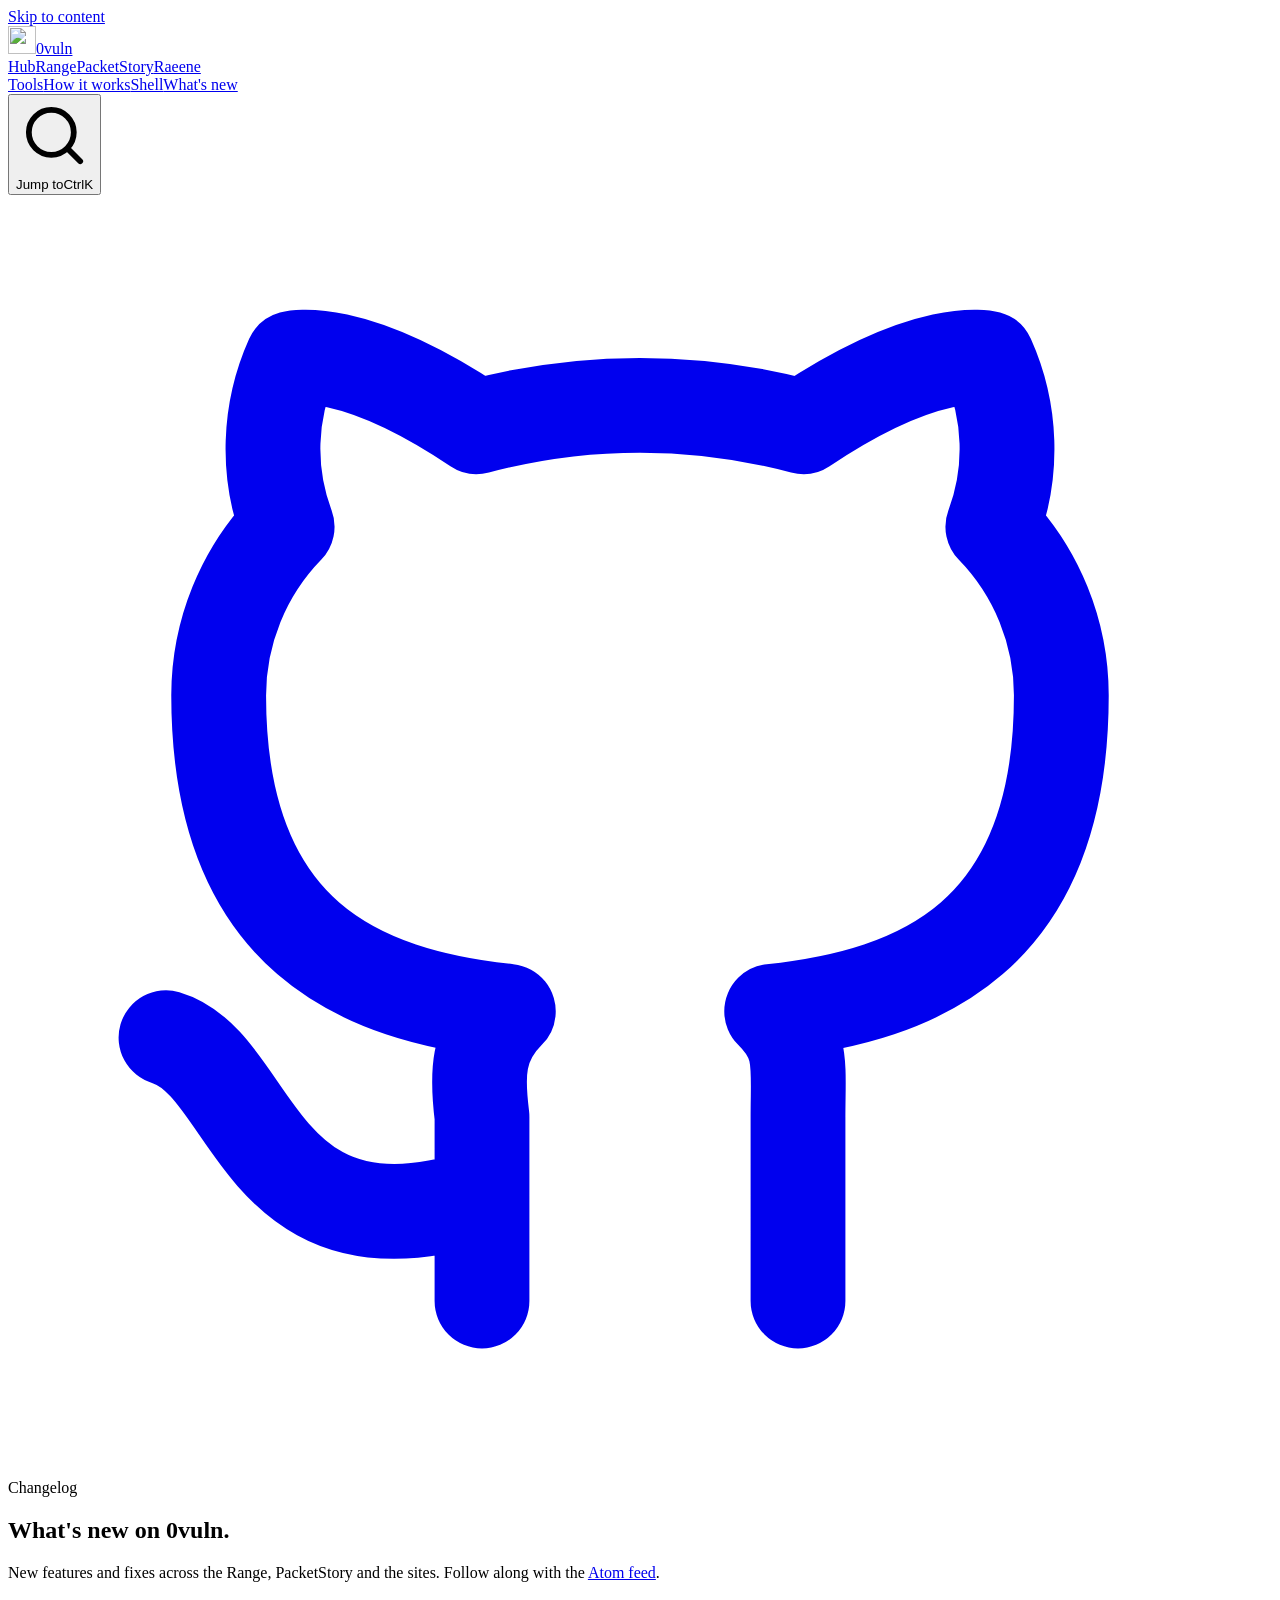
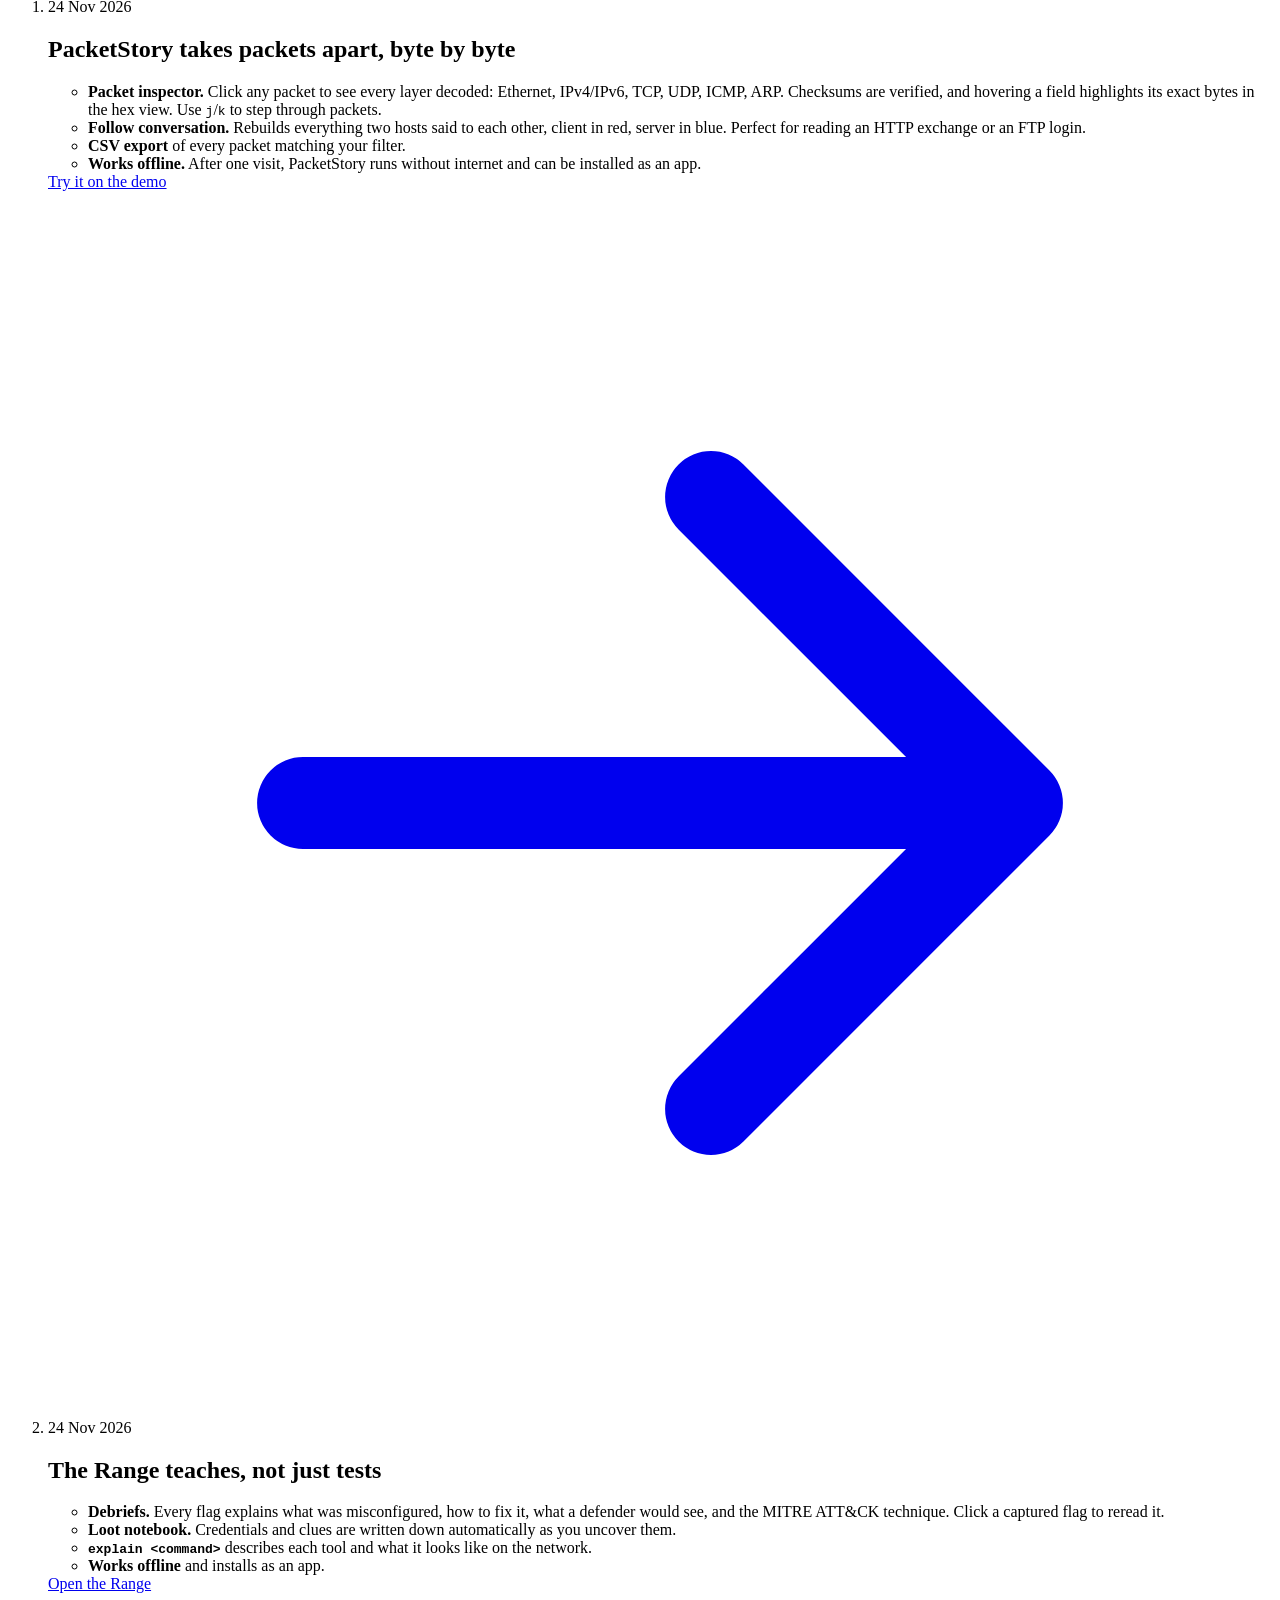
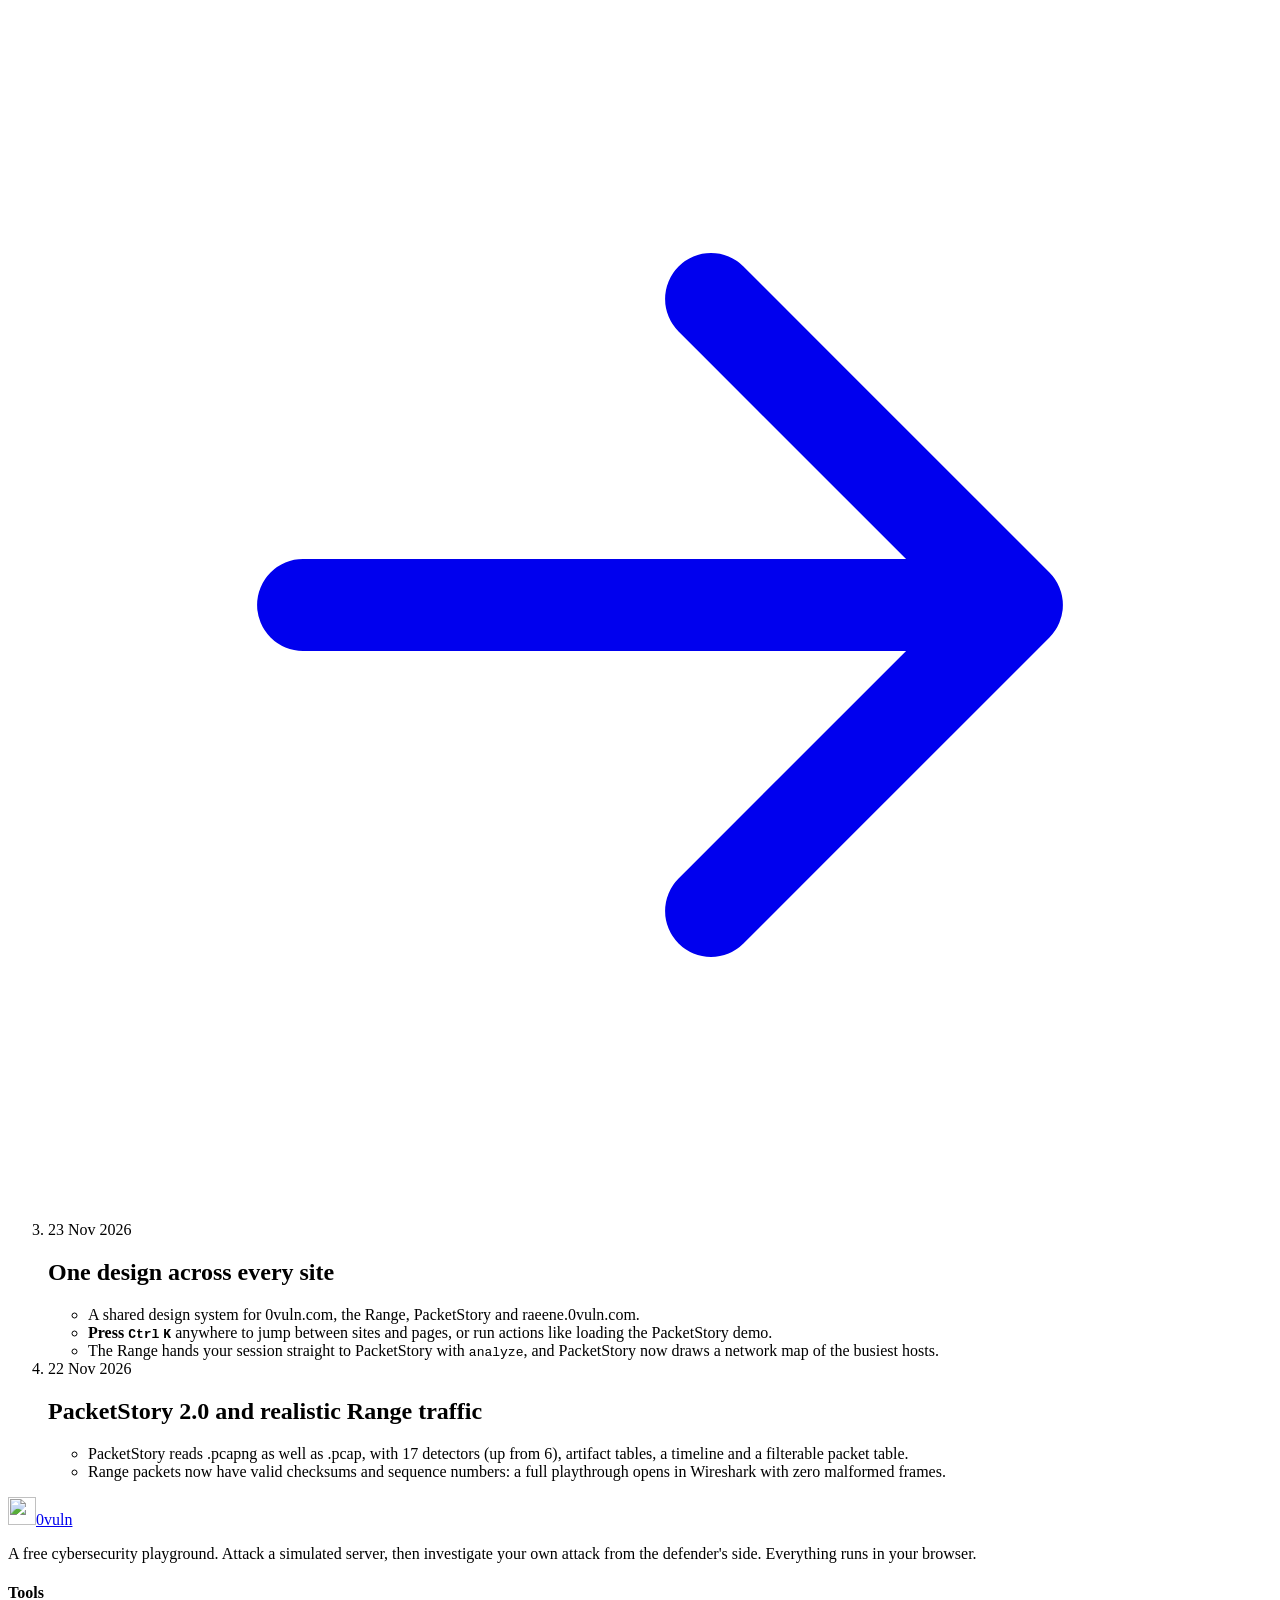
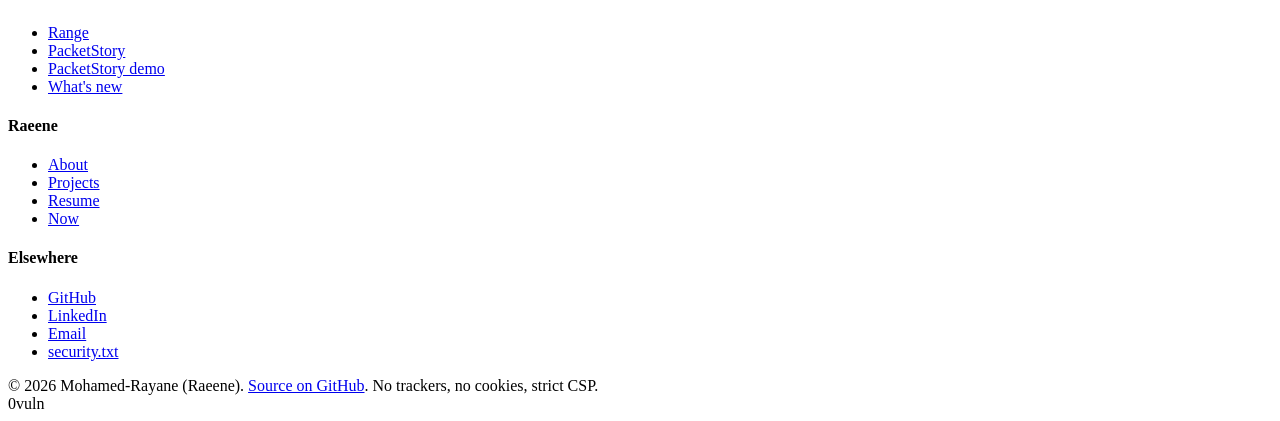
==== public/changelog/index.html @ 6adb0ec2 "What's new page and feed, security.txt on every subdomain - Hub: /changelog/ and an Atom feed (/feed" ====
<!doctype html>
<html lang="en" class="no-js">
<head>
<meta charset="utf-8">
<meta name="viewport" content="width=device-width,initial-scale=1">
<title>What's new | 0vuln</title>
<meta name="description" content="Everything that changed on 0vuln: new features in the Range and PacketStory, and site updates.">
<link rel="canonical" href="https://0vuln.com/changelog/">
<meta property="og:type" content="website">
<meta property="og:site_name" content="0vuln">
<meta property="og:url" content="https://0vuln.com/changelog/">
<meta property="og:title" content="What's new | 0vuln">
<meta property="og:description" content="Everything that changed on 0vuln: new features in the Range and PacketStory, and site updates.">
<meta property="og:image" content="https://0vuln.com/og.png">
<meta name="twitter:card" content="summary_large_image">
<meta name="theme-color" content="#06070b">
<link rel="icon" href="/favicon.svg" type="image/svg+xml">
<link rel="apple-touch-icon" href="/icon-192.png">
<link rel="alternate" type="application/atom+xml" title="0vuln: what's new" href="https://0vuln.com/feed.xml">
<link rel="preload" href="/fonts/inter.woff2" as="font" type="font/woff2" crossorigin>
<link rel="preload" href="/fonts/space-grotesk.woff2" as="font" type="font/woff2" crossorigin>
<link rel="stylesheet" href="/ds.css"><link rel="stylesheet" href="/hub.css">
<script src="/ds.js" defer></script>
</head>
<body data-site="hub">
<a class="skip" href="#main">Skip to content</a>
<div class="bg-fx" aria-hidden="true"><i></i><i></i><i></i></div>
<header class="nav" id="top">
  <div class="wrap">
    <a class="logo" href="https://0vuln.com/" aria-label="0vuln home"><img src="/favicon.svg" alt="" width="28" height="28"><span>0vuln</span></a>
    <nav class="sites" aria-label="0vuln sites"><a class="s-hub" href="https://0vuln.com/" aria-current="page">Hub</a><a class="s-range" href="https://range.0vuln.com/">Range</a><a class="s-pcap" href="https://pcap.0vuln.com/">PacketStory</a><a class="s-raeene" href="https://raeene.0vuln.com/">Raeene</a></nav>
    <span class="sp"></span>
    <nav class="subnav" aria-label="On this site"><a href="/#tools">Tools</a><a href="/#loop">How it works</a><a href="/#shell">Shell</a><a href="/changelog/" aria-current="page">What's new</a></nav>
    <button class="k-btn" type="button" data-cmdk aria-label="Open command menu"><svg viewBox="0 0 24 24" fill="none" stroke="currentColor" stroke-width="1.8" stroke-linecap="round" stroke-linejoin="round" aria-hidden="true"><circle cx="11" cy="11" r="7"/><path d="m20 20-3.5-3.5"/></svg><span class="k-label">Jump to</span><span class="kbd k-mod">Ctrl</span><span class="kbd">K</span></button>
    <a class="icon-btn gh" href="https://github.com/Raeene/0vuln-site" aria-label="Source code on GitHub"><svg viewBox="0 0 24 24" fill="none" stroke="currentColor" stroke-width="1.8" stroke-linecap="round" stroke-linejoin="round" aria-hidden="true"><path d="M9 19c-4.3 1.4-4.3-2.5-6-3m12 5v-3.5c0-1 .1-1.4-.5-2 2.8-.3 5.5-1.4 5.5-6a4.6 4.6 0 0 0-1.3-3.2 4.2 4.2 0 0 0-.1-3.2s-1.1-.3-3.5 1.3a12 12 0 0 0-6.2 0C6.5 2.8 5.4 3.1 5.4 3.1a4.2 4.2 0 0 0-.1 3.2A4.6 4.6 0 0 0 4 9.5c0 4.6 2.7 5.7 5.5 6-.6.6-.6 1.2-.5 2V21"/></svg></a>
  </div>
</header>
<main id="main">
  <section class="page-hero-hub">
    <div class="wrap">
      <p class="eyebrow rise">Changelog</p>
      <h1 class="h-1 rise d1">What's new on 0vuln.</h1>
      <p class="lead rise d2">New features and fixes across the Range, PacketStory and the sites. Follow along with the <a class="link" href="/feed.xml">Atom feed</a>.</p>
    </div>
  </section>

  <section class="section tight">
    <div class="wrap">
      <ol class="log">
        <li class="reveal">
          <div class="log-when"><time datetime="2026-11-24">24 Nov 2026</time></div>
          <div class="log-body">
            <h2 class="h-3">PacketStory takes packets apart, byte by byte</h2>
            <ul>
              <li><b>Packet inspector.</b> Click any packet to see every layer decoded: Ethernet, IPv4/IPv6, TCP, UDP, ICMP, ARP. Checksums are verified, and hovering a field highlights its exact bytes in the hex view. Use <kbd>j</kbd>/<kbd>k</kbd> to step through packets.</li>
              <li><b>Follow conversation.</b> Rebuilds everything two hosts said to each other, client in red, server in blue. Perfect for reading an HTTP exchange or an FTP login.</li>
              <li><b>CSV export</b> of every packet matching your filter.</li>
              <li><b>Works offline.</b> After one visit, PacketStory runs without internet and can be installed as an app.</li>
            </ul>
            <a class="more" href="https://pcap.0vuln.com/#demo">Try it on the demo <svg viewBox="0 0 24 24" fill="none" stroke="currentColor" stroke-width="1.8" stroke-linecap="round" stroke-linejoin="round" aria-hidden="true"><path d="M5 12h14M13 6l6 6-6 6"/></svg></a>
          </div>
        </li>
        <li class="reveal">
          <div class="log-when"><time datetime="2026-11-24">24 Nov 2026</time></div>
          <div class="log-body">
            <h2 class="h-3">The Range teaches, not just tests</h2>
            <ul>
              <li><b>Debriefs.</b> Every flag explains what was misconfigured, how to fix it, what a defender would see, and the MITRE ATT&amp;CK technique. Click a captured flag to reread it.</li>
              <li><b>Loot notebook.</b> Credentials and clues are written down automatically as you uncover them.</li>
              <li><b><code>explain &lt;command&gt;</code></b> describes each tool and what it looks like on the network.</li>
              <li><b>Works offline</b> and installs as an app.</li>
            </ul>
            <a class="more" href="https://range.0vuln.com/">Open the Range <svg viewBox="0 0 24 24" fill="none" stroke="currentColor" stroke-width="1.8" stroke-linecap="round" stroke-linejoin="round" aria-hidden="true"><path d="M5 12h14M13 6l6 6-6 6"/></svg></a>
          </div>
        </li>
        <li class="reveal">
          <div class="log-when"><time datetime="2026-11-23">23 Nov 2026</time></div>
          <div class="log-body">
            <h2 class="h-3">One design across every site</h2>
            <ul>
              <li>A shared design system for 0vuln.com, the Range, PacketStory and raeene.0vuln.com.</li>
              <li><b>Press <kbd>Ctrl</kbd> <kbd>K</kbd></b> anywhere to jump between sites and pages, or run actions like loading the PacketStory demo.</li>
              <li>The Range hands your session straight to PacketStory with <code>analyze</code>, and PacketStory now draws a network map of the busiest hosts.</li>
            </ul>
          </div>
        </li>
        <li class="reveal">
          <div class="log-when"><time datetime="2026-11-22">22 Nov 2026</time></div>
          <div class="log-body">
            <h2 class="h-3">PacketStory 2.0 and realistic Range traffic</h2>
            <ul>
              <li>PacketStory reads .pcapng as well as .pcap, with 17 detectors (up from 6), artifact tables, a timeline and a filterable packet table.</li>
              <li>Range packets now have valid checksums and sequence numbers: a full playthrough opens in Wireshark with zero malformed frames.</li>
            </ul>
          </div>
        </li>
      </ol>
    </div>
  </section>
</main>
<footer class="foot">
  <div class="wrap">
    <div class="foot-grid">
      <div>
        <a class="logo" href="https://0vuln.com/"><img src="/favicon.svg" alt="" width="28" height="28"><span>0vuln</span></a>
        <p class="blurb">A free cybersecurity playground. Attack a simulated server, then investigate your own attack from the defender's side. Everything runs in your browser.</p>
      </div>
      <div><h4>Tools</h4><ul><li><a href="https://range.0vuln.com/">Range</a></li><li><a href="https://pcap.0vuln.com/">PacketStory</a></li><li><a href="https://pcap.0vuln.com/#demo">PacketStory demo</a></li><li><a href="https://0vuln.com/changelog/">What's new</a></li></ul></div>
      <div><h4>Raeene</h4><ul><li><a href="https://raeene.0vuln.com/about/">About</a></li><li><a href="https://raeene.0vuln.com/projects/">Projects</a></li><li><a href="https://raeene.0vuln.com/resume/">Resume</a></li><li><a href="https://raeene.0vuln.com/now/">Now</a></li></ul></div>
      <div><h4>Elsewhere</h4><ul><li><a href="https://github.com/Raeene">GitHub</a></li><li><a href="https://www.linkedin.com/in/ray-safi-938491195/">LinkedIn</a></li><li><a href="mailto:raaene@protonmail.com">Email</a></li><li><a href="https://0vuln.com/.well-known/security.txt">security.txt</a></li></ul></div>
    </div>
    <div class="foot-bot">
      <span>&copy; <span data-year>2026</span> Mohamed-Rayane (Raeene). <a class="link" href="https://github.com/Raeene/0vuln-site">Source on GitHub</a>.</span>
      <span class="status"><span class="dot"></span>No trackers, no cookies, strict CSP.</span>
    </div>
    <div class="foot-word" aria-hidden="true">0vuln</div>
  </div>
</footer>
</body>
</html>
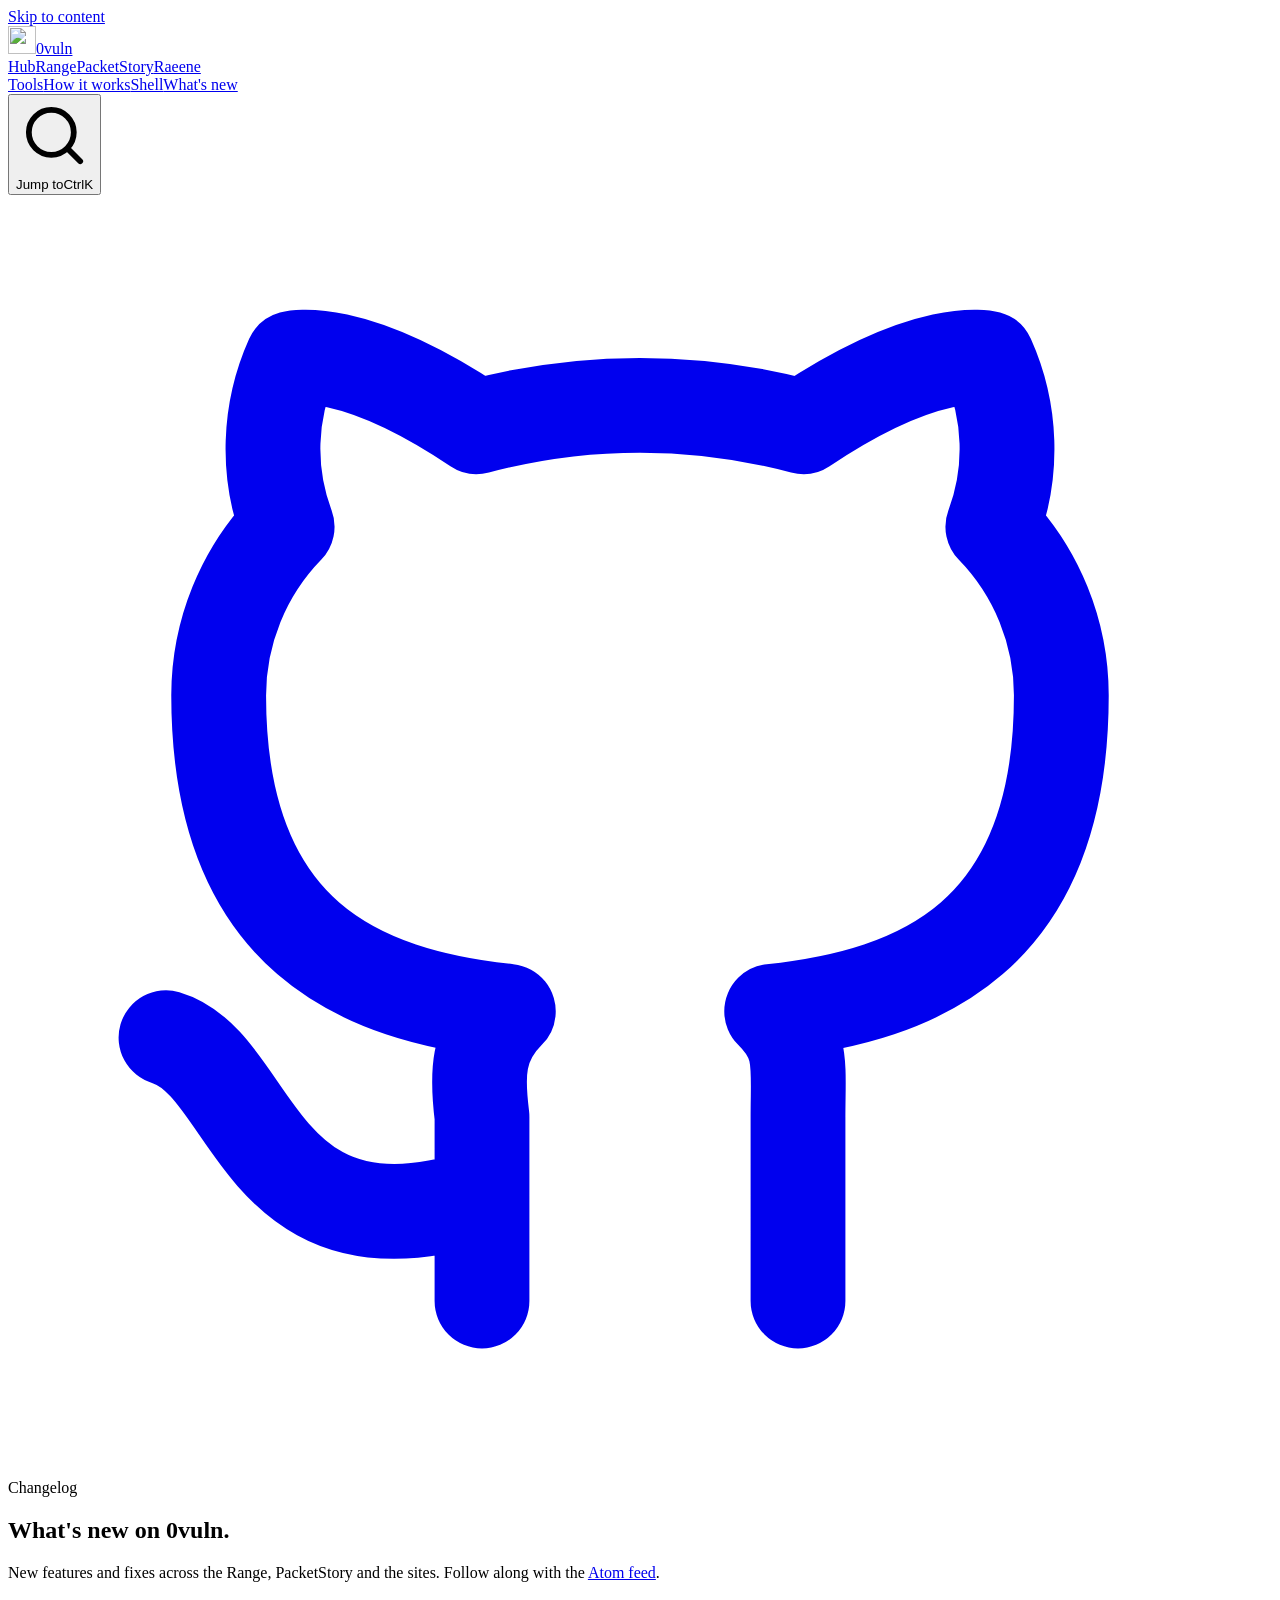
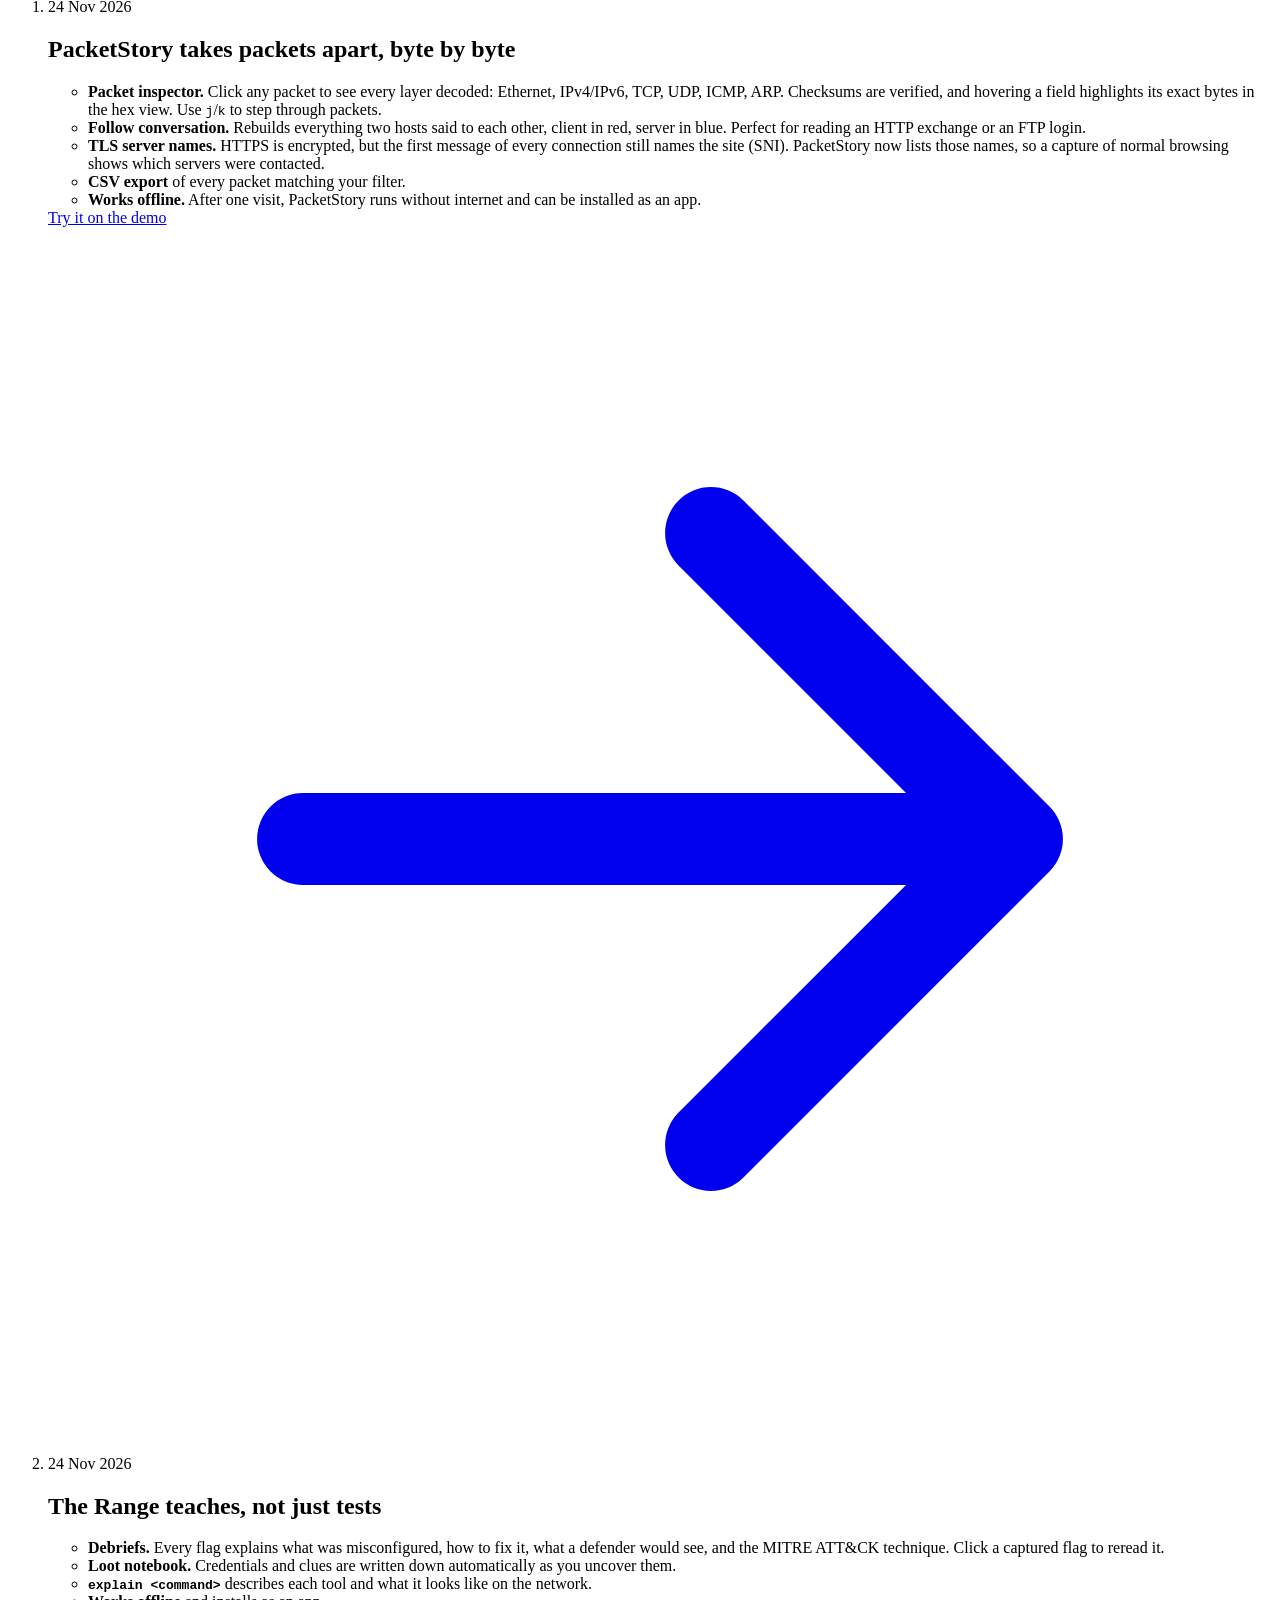
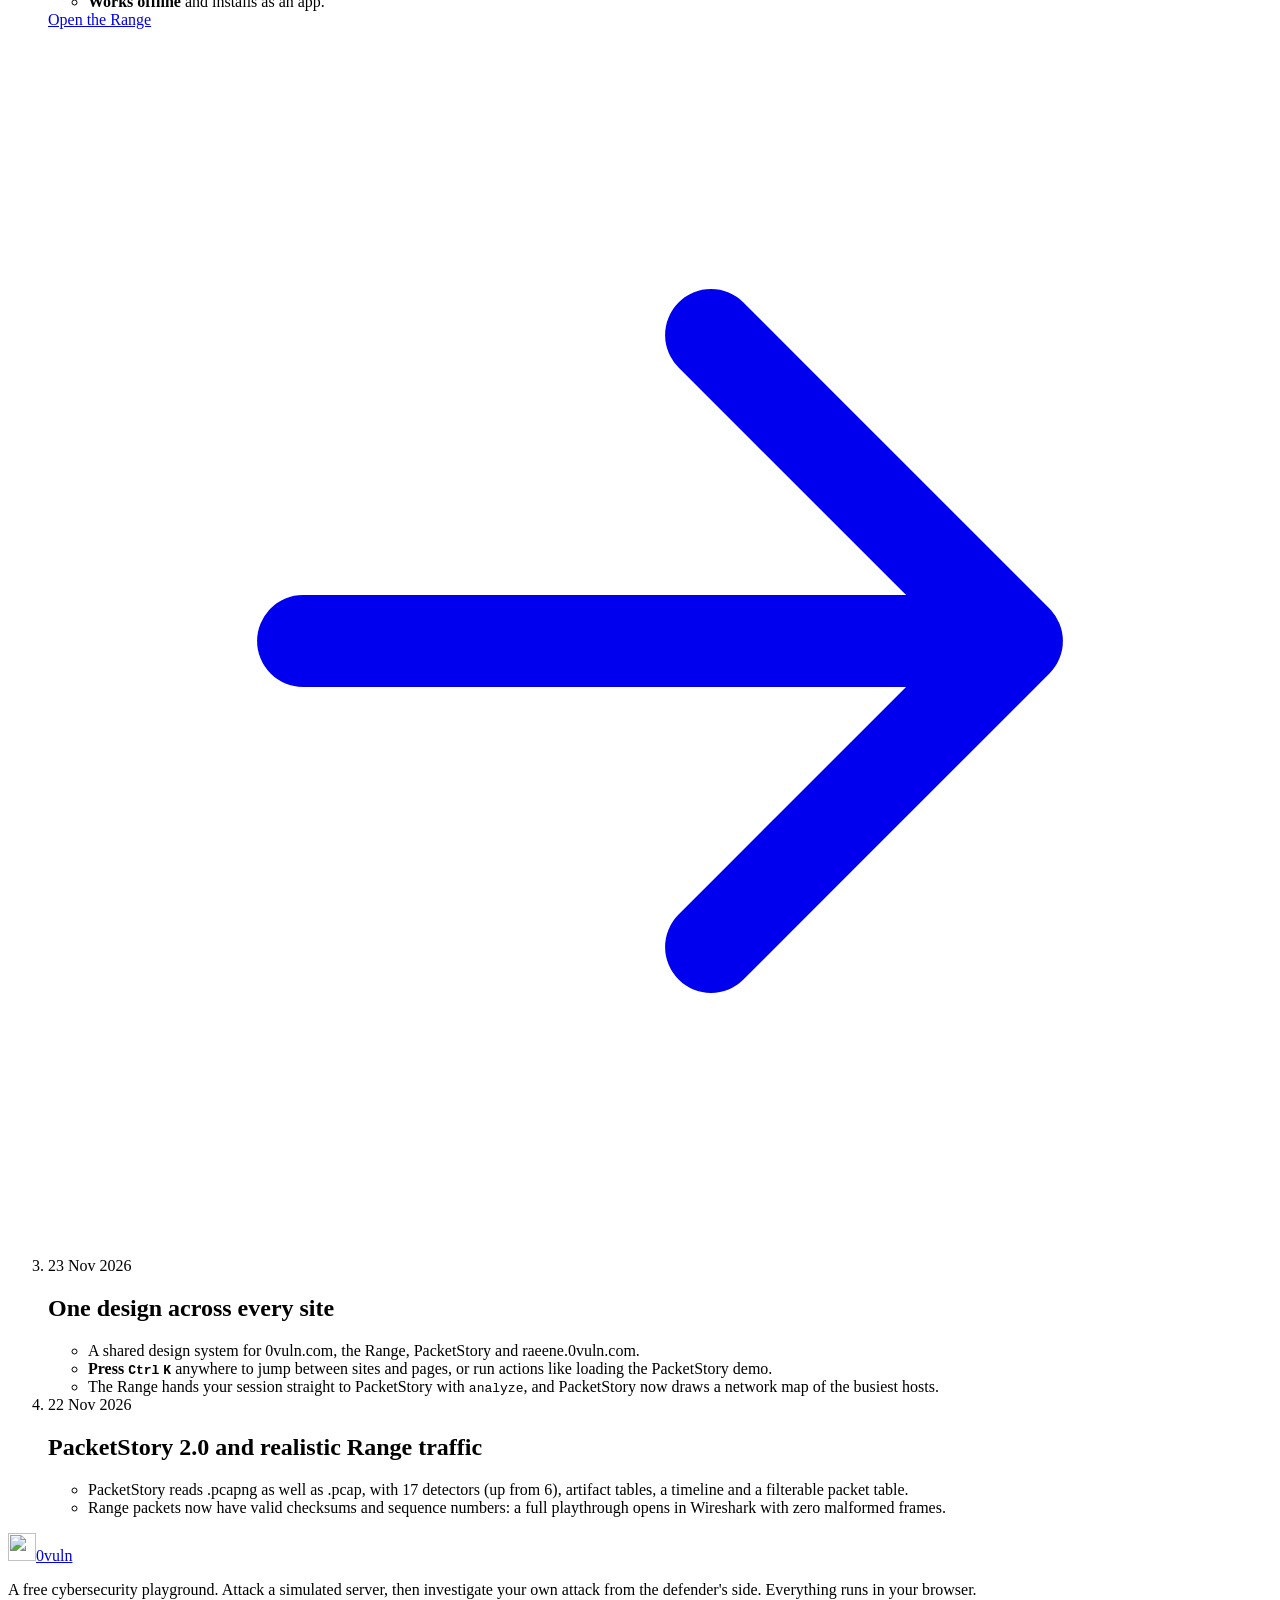
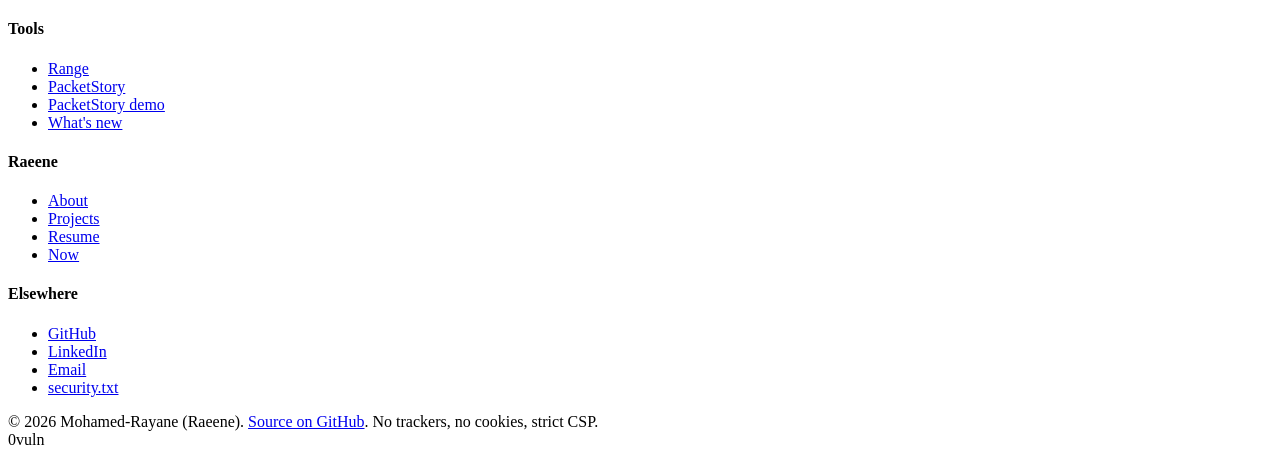
==== commit 3c2a9910: "Changelog: TLS server names in PacketStory Co-Authored-By: Claude Opus 5.5 <noreply@anthropic.com>" ====
--- a/public/changelog/index.html
+++ b/public/changelog/index.html
@@ -54,6 +54,7 @@
             <ul>
               <li><b>Packet inspector.</b> Click any packet to see every layer decoded: Ethernet, IPv4/IPv6, TCP, UDP, ICMP, ARP. Checksums are verified, and hovering a field highlights its exact bytes in the hex view. Use <kbd>j</kbd>/<kbd>k</kbd> to step through packets.</li>
               <li><b>Follow conversation.</b> Rebuilds everything two hosts said to each other, client in red, server in blue. Perfect for reading an HTTP exchange or an FTP login.</li>
+              <li><b>TLS server names.</b> HTTPS is encrypted, but the first message of every connection still names the site (SNI). PacketStory now lists those names, so a capture of normal browsing shows which servers were contacted.</li>
               <li><b>CSV export</b> of every packet matching your filter.</li>
               <li><b>Works offline.</b> After one visit, PacketStory runs without internet and can be installed as an app.</li>
             </ul>
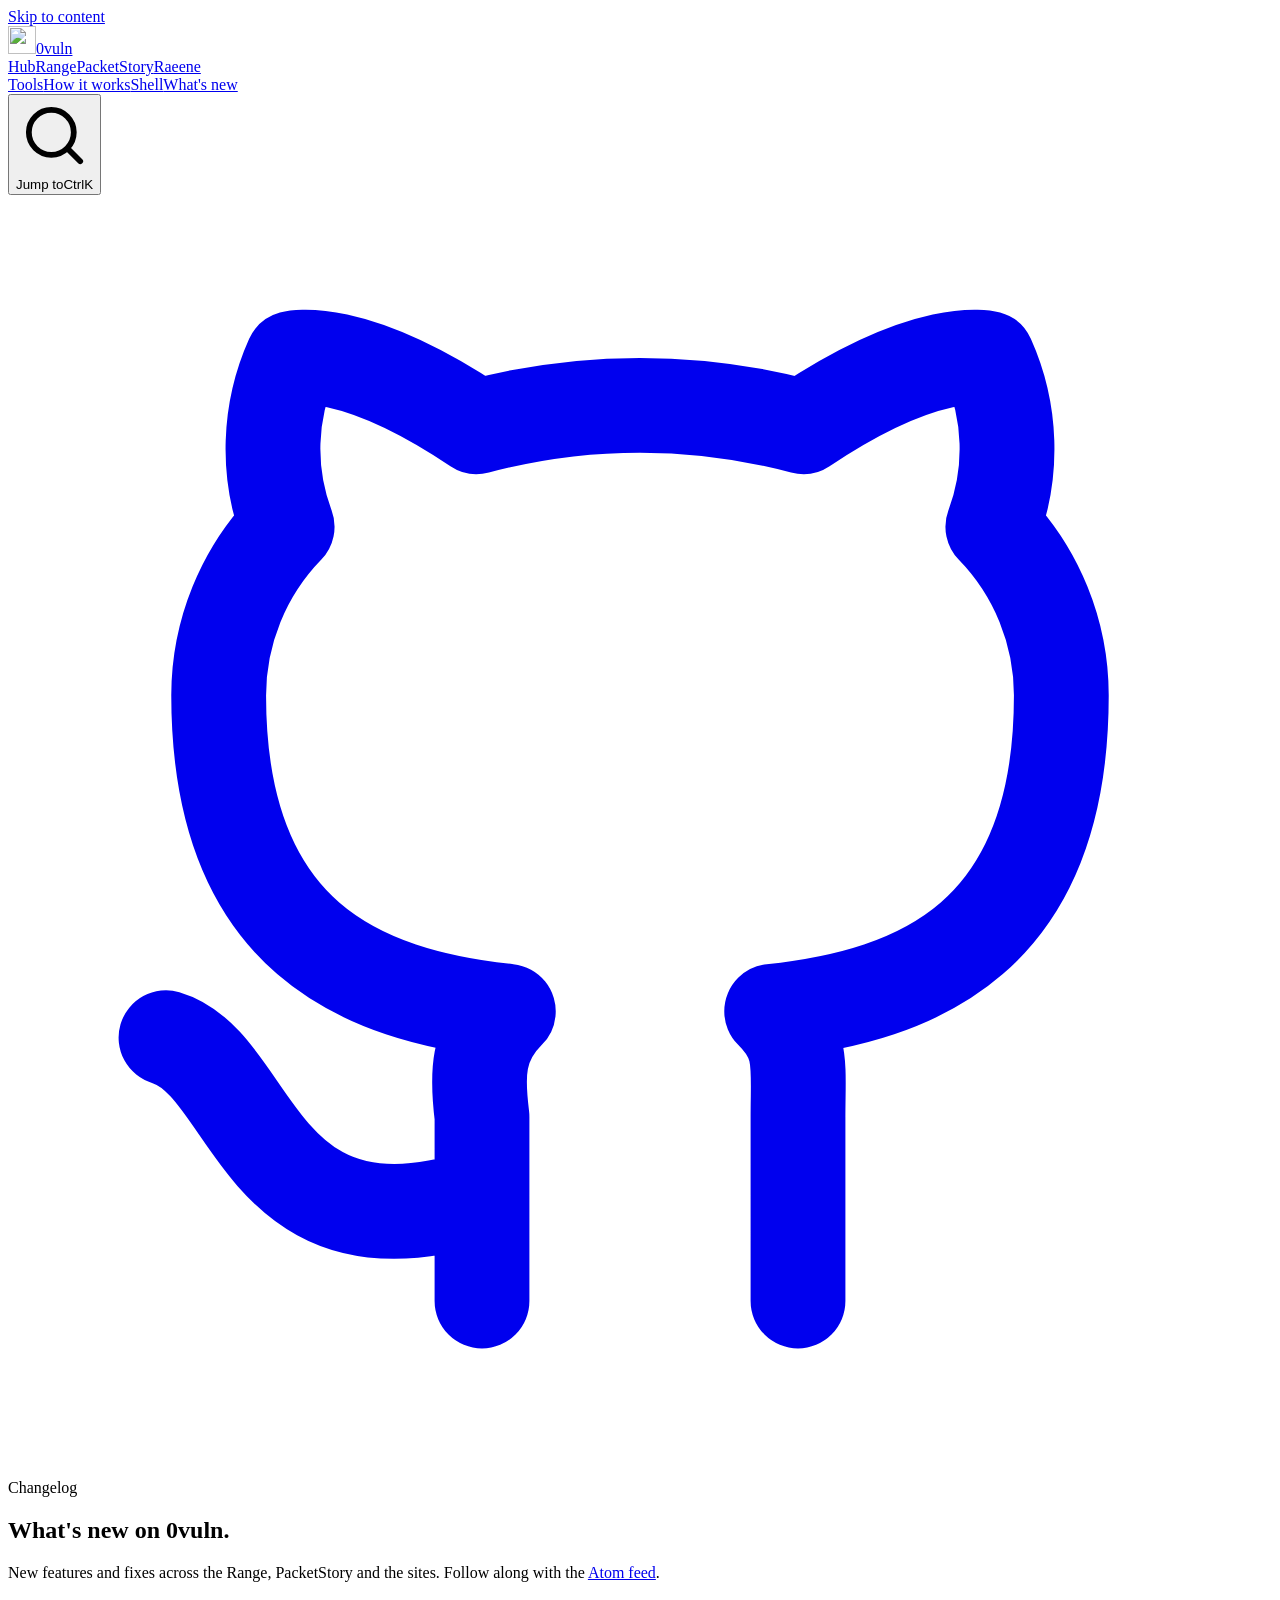
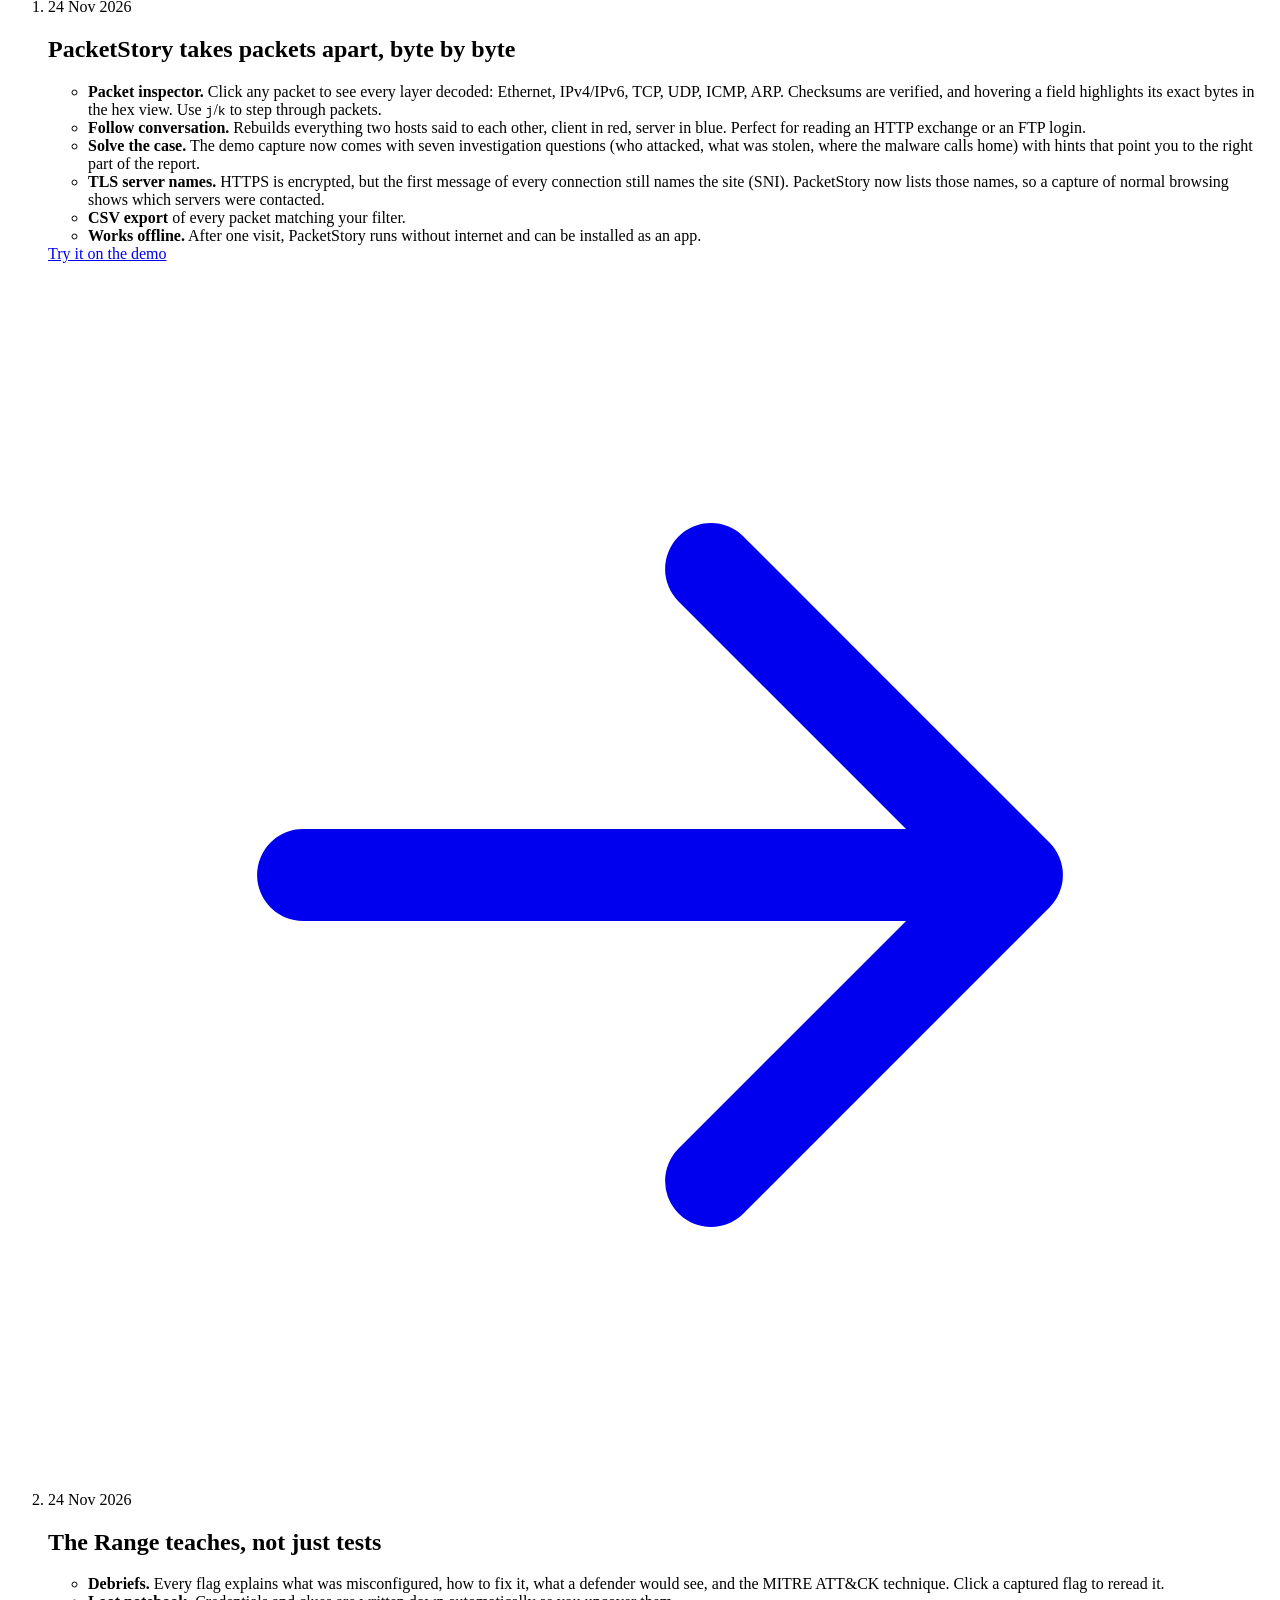
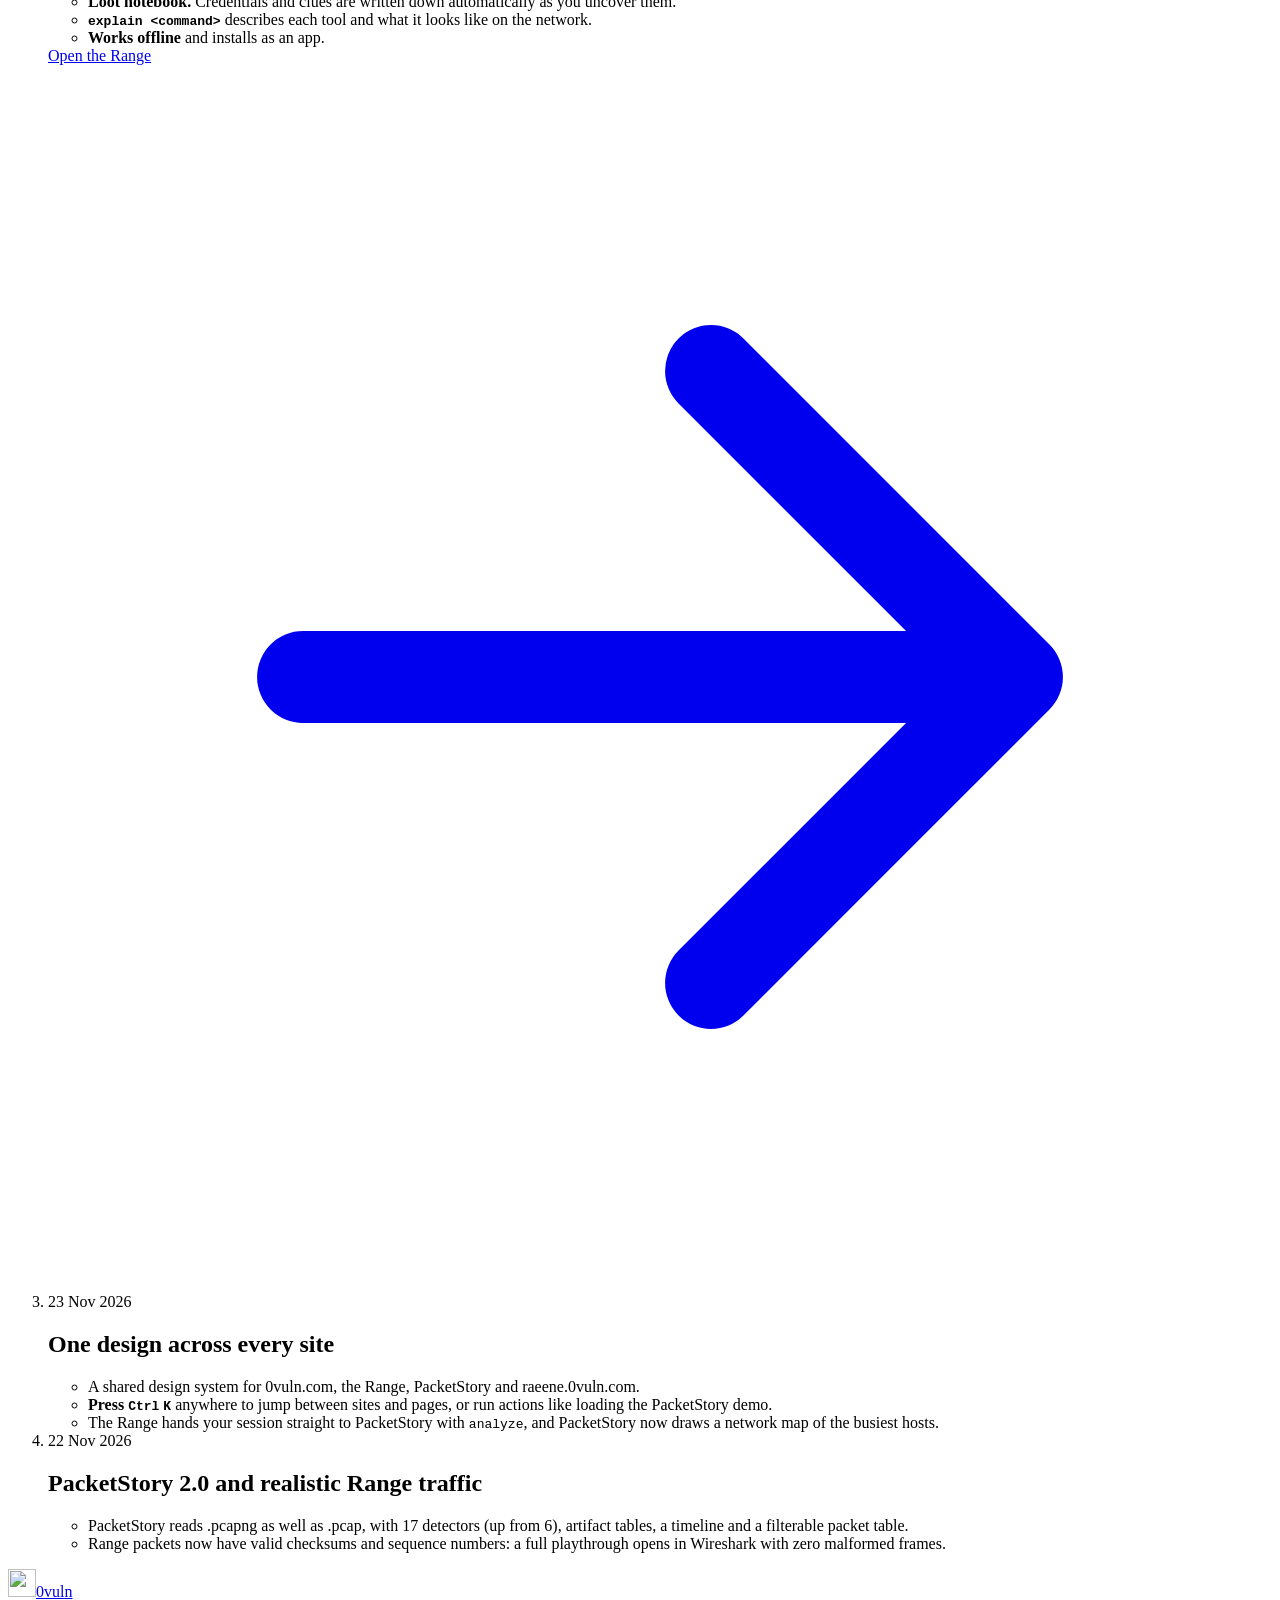
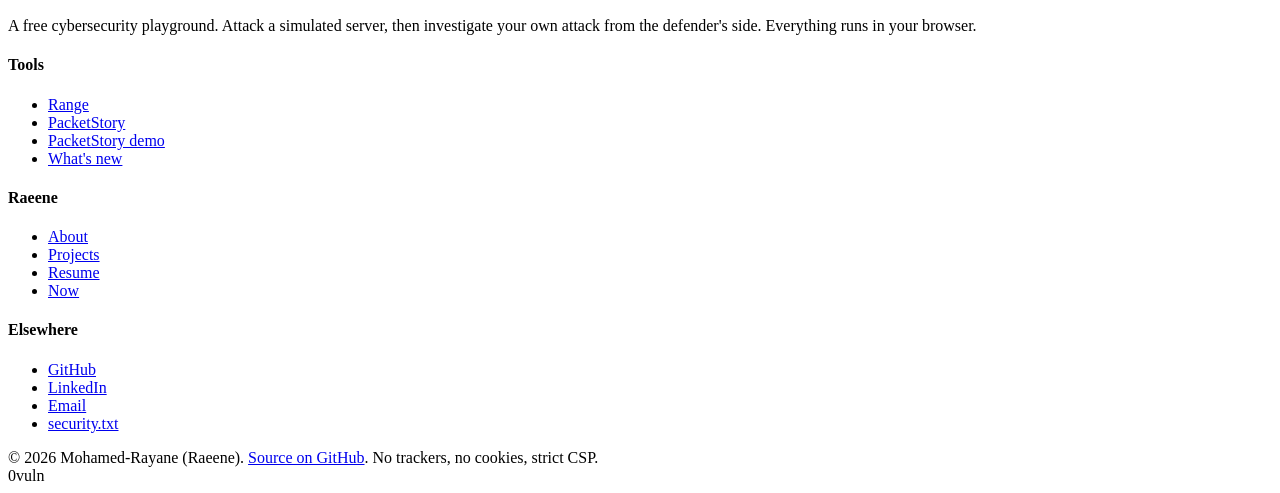
==== commit e50cb27b: "Changelog: solve the case Co-Authored-By: Claude Opus 5.5 <noreply@anthropic.com>" ====
--- a/public/changelog/index.html
+++ b/public/changelog/index.html
@@ -54,6 +54,7 @@
             <ul>
               <li><b>Packet inspector.</b> Click any packet to see every layer decoded: Ethernet, IPv4/IPv6, TCP, UDP, ICMP, ARP. Checksums are verified, and hovering a field highlights its exact bytes in the hex view. Use <kbd>j</kbd>/<kbd>k</kbd> to step through packets.</li>
               <li><b>Follow conversation.</b> Rebuilds everything two hosts said to each other, client in red, server in blue. Perfect for reading an HTTP exchange or an FTP login.</li>
+              <li><b>Solve the case.</b> The demo capture now comes with seven investigation questions (who attacked, what was stolen, where the malware calls home) with hints that point you to the right part of the report.</li>
               <li><b>TLS server names.</b> HTTPS is encrypted, but the first message of every connection still names the site (SNI). PacketStory now lists those names, so a capture of normal browsing shows which servers were contacted.</li>
               <li><b>CSV export</b> of every packet matching your filter.</li>
               <li><b>Works offline.</b> After one visit, PacketStory runs without internet and can be installed as an app.</li>
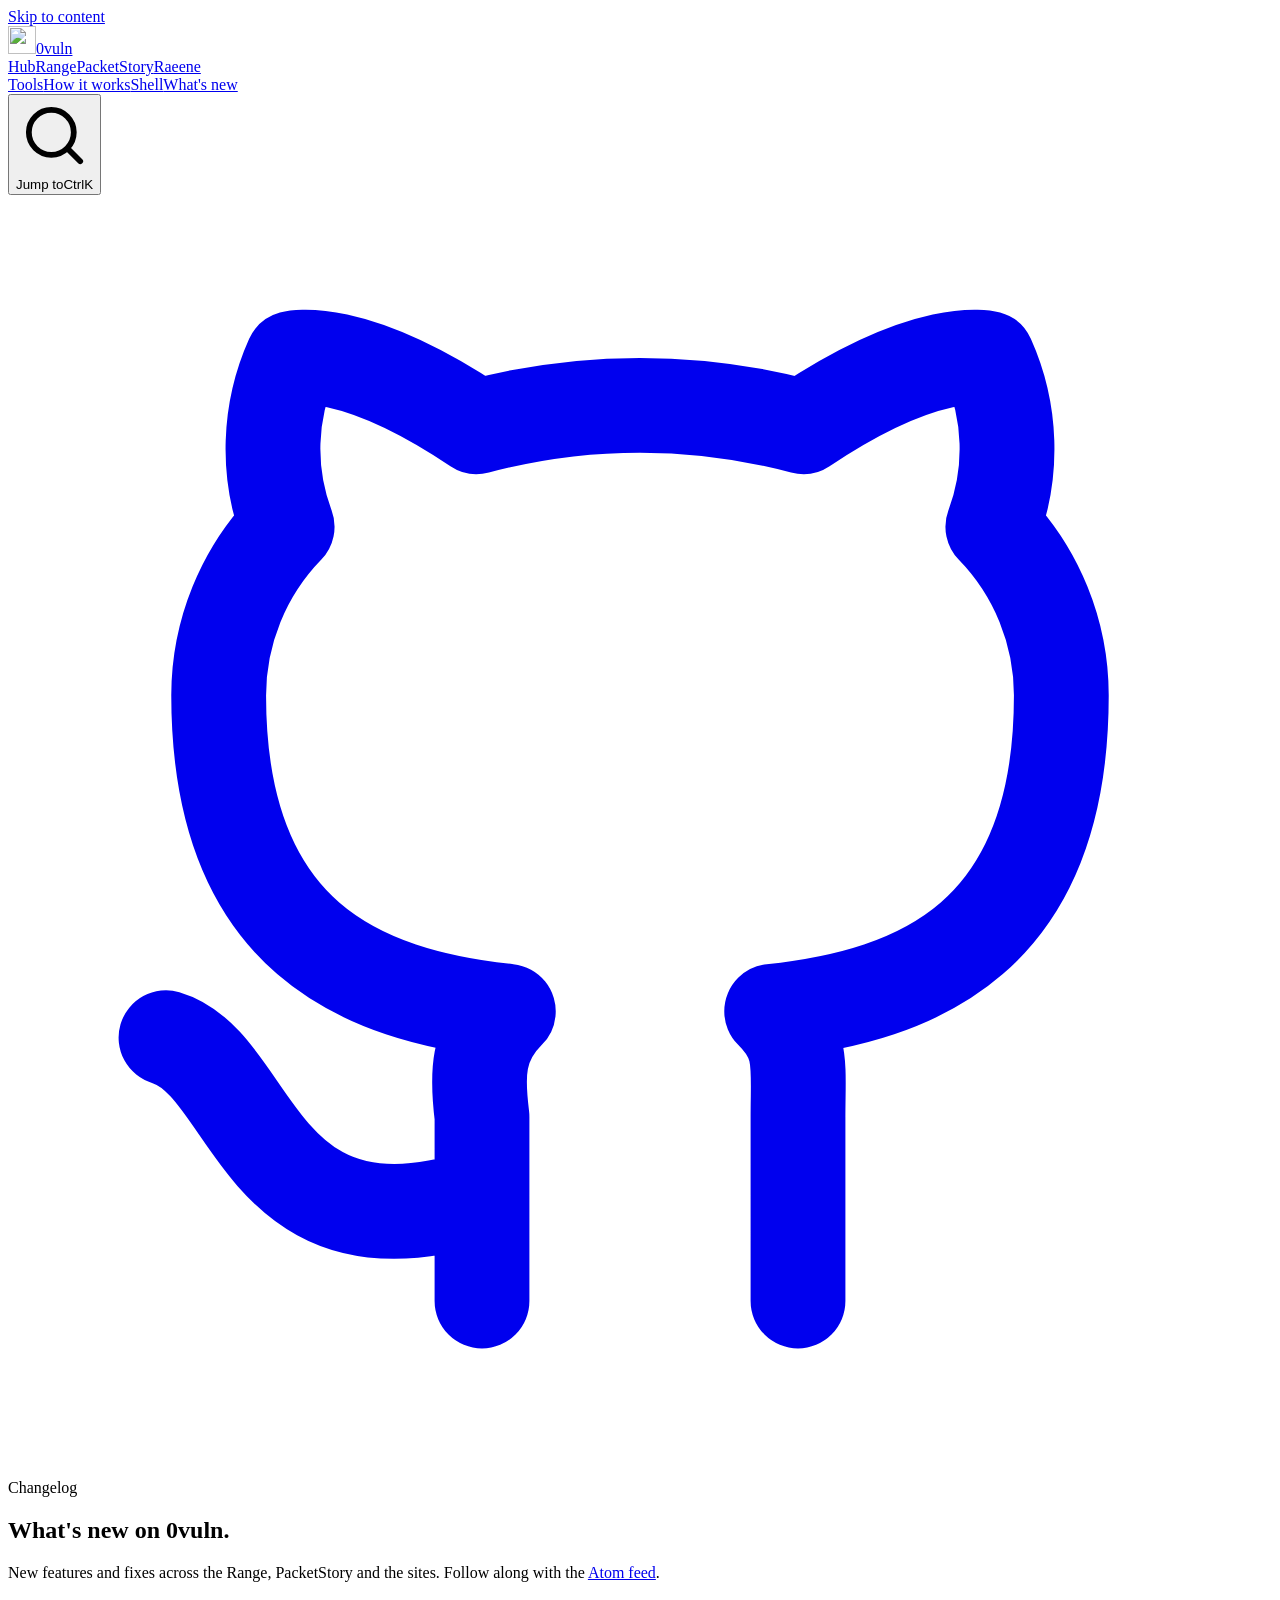
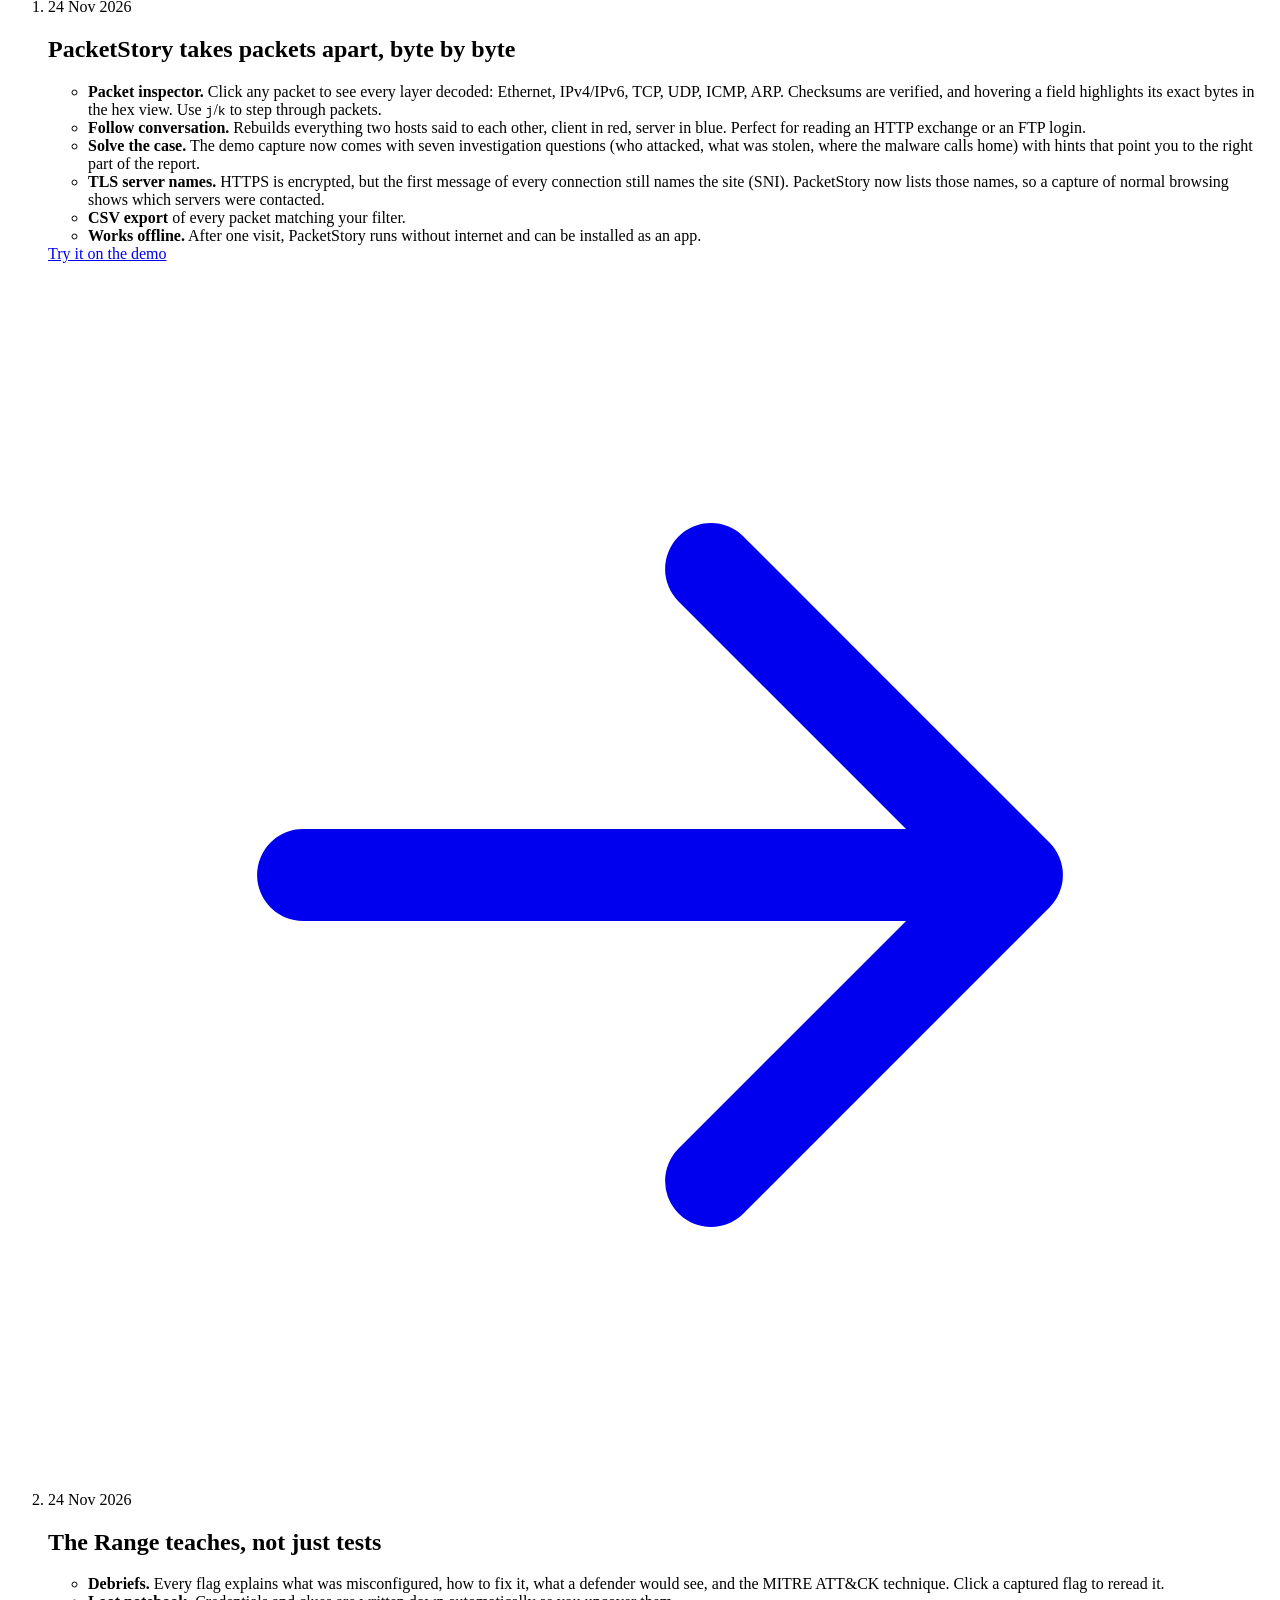
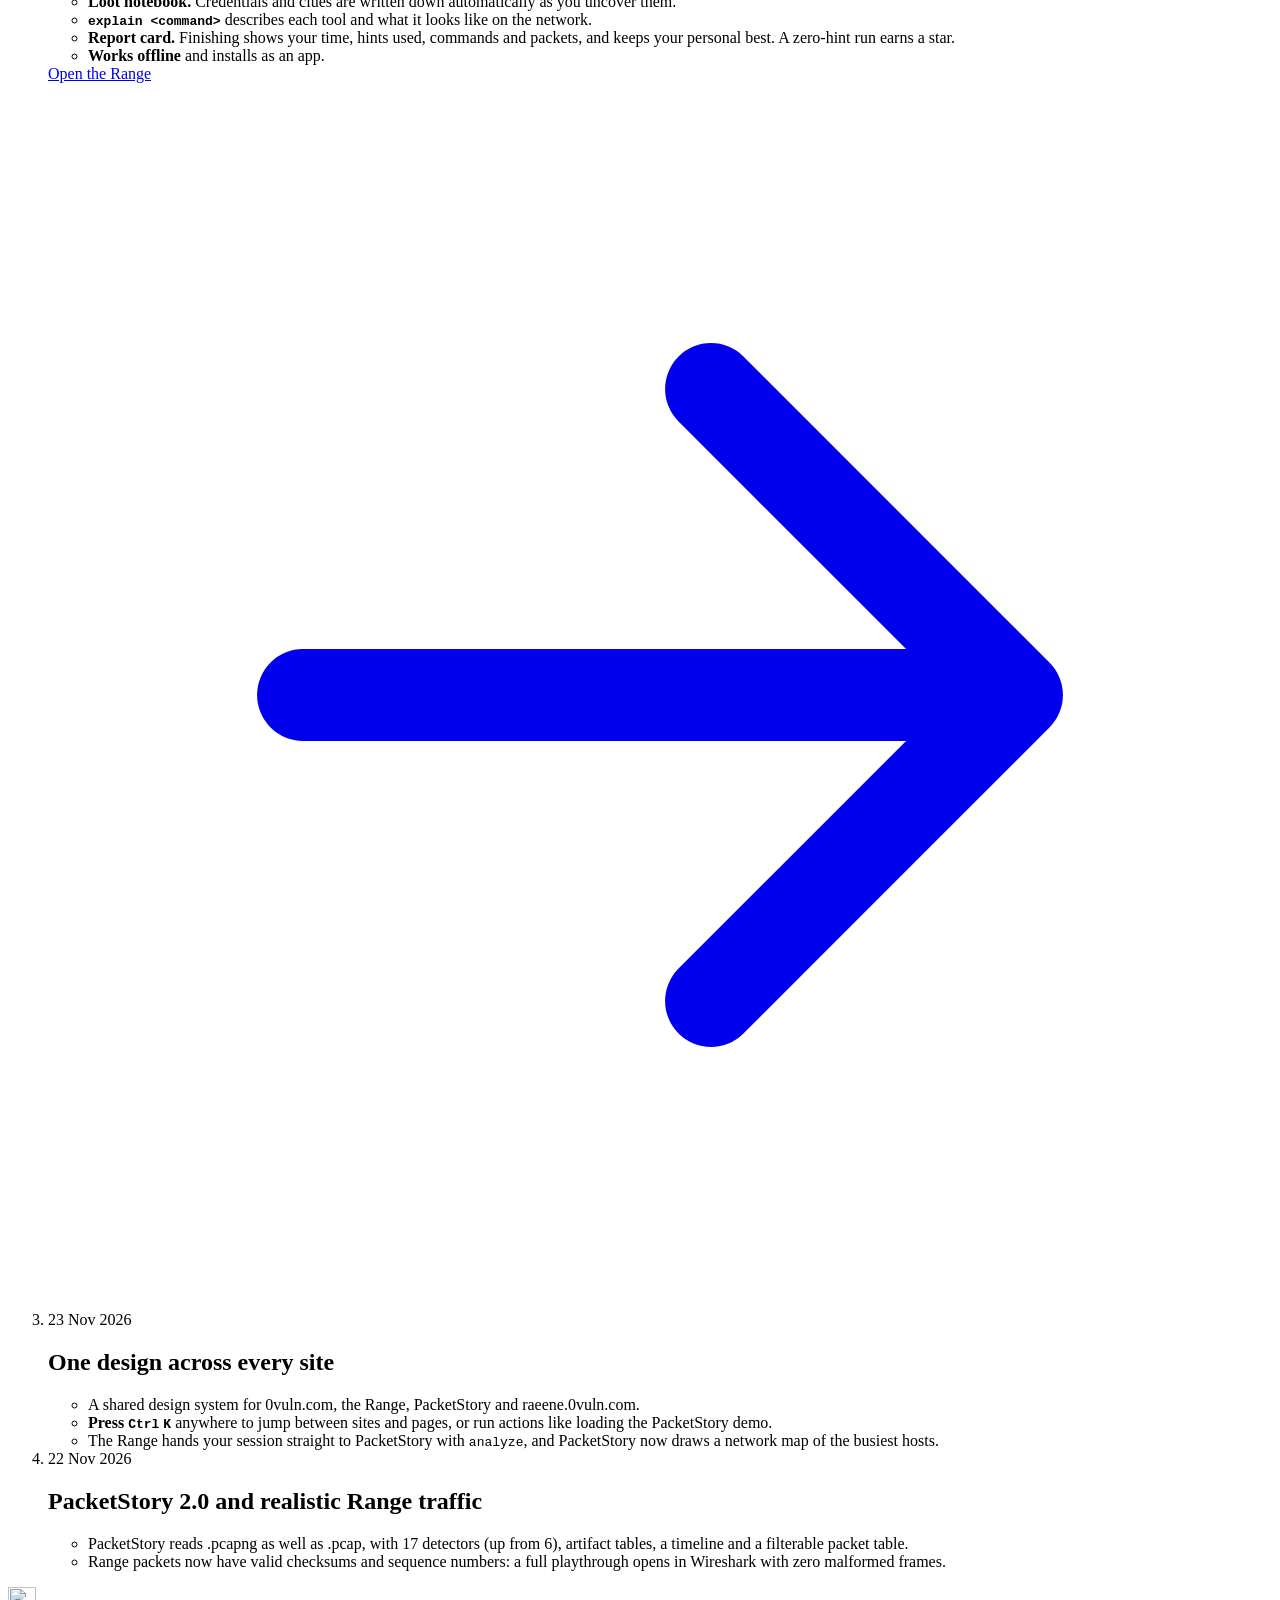
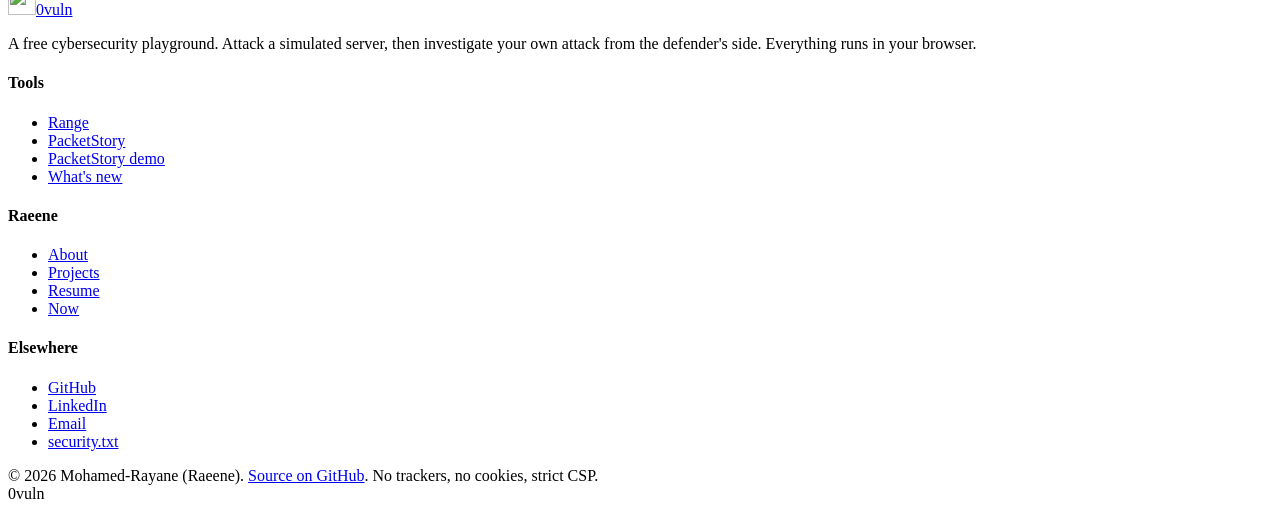
==== commit a02791db: "Changelog: Range report card Co-Authored-By: Claude Opus 5.5 <noreply@anthropic.com>" ====
--- a/public/changelog/index.html
+++ b/public/changelog/index.html
@@ -70,6 +70,7 @@
               <li><b>Debriefs.</b> Every flag explains what was misconfigured, how to fix it, what a defender would see, and the MITRE ATT&amp;CK technique. Click a captured flag to reread it.</li>
               <li><b>Loot notebook.</b> Credentials and clues are written down automatically as you uncover them.</li>
               <li><b><code>explain &lt;command&gt;</code></b> describes each tool and what it looks like on the network.</li>
+              <li><b>Report card.</b> Finishing shows your time, hints used, commands and packets, and keeps your personal best. A zero-hint run earns a star.</li>
               <li><b>Works offline</b> and installs as an app.</li>
             </ul>
             <a class="more" href="https://range.0vuln.com/">Open the Range <svg viewBox="0 0 24 24" fill="none" stroke="currentColor" stroke-width="1.8" stroke-linecap="round" stroke-linejoin="round" aria-hidden="true"><path d="M5 12h14M13 6l6 6-6 6"/></svg></a>
